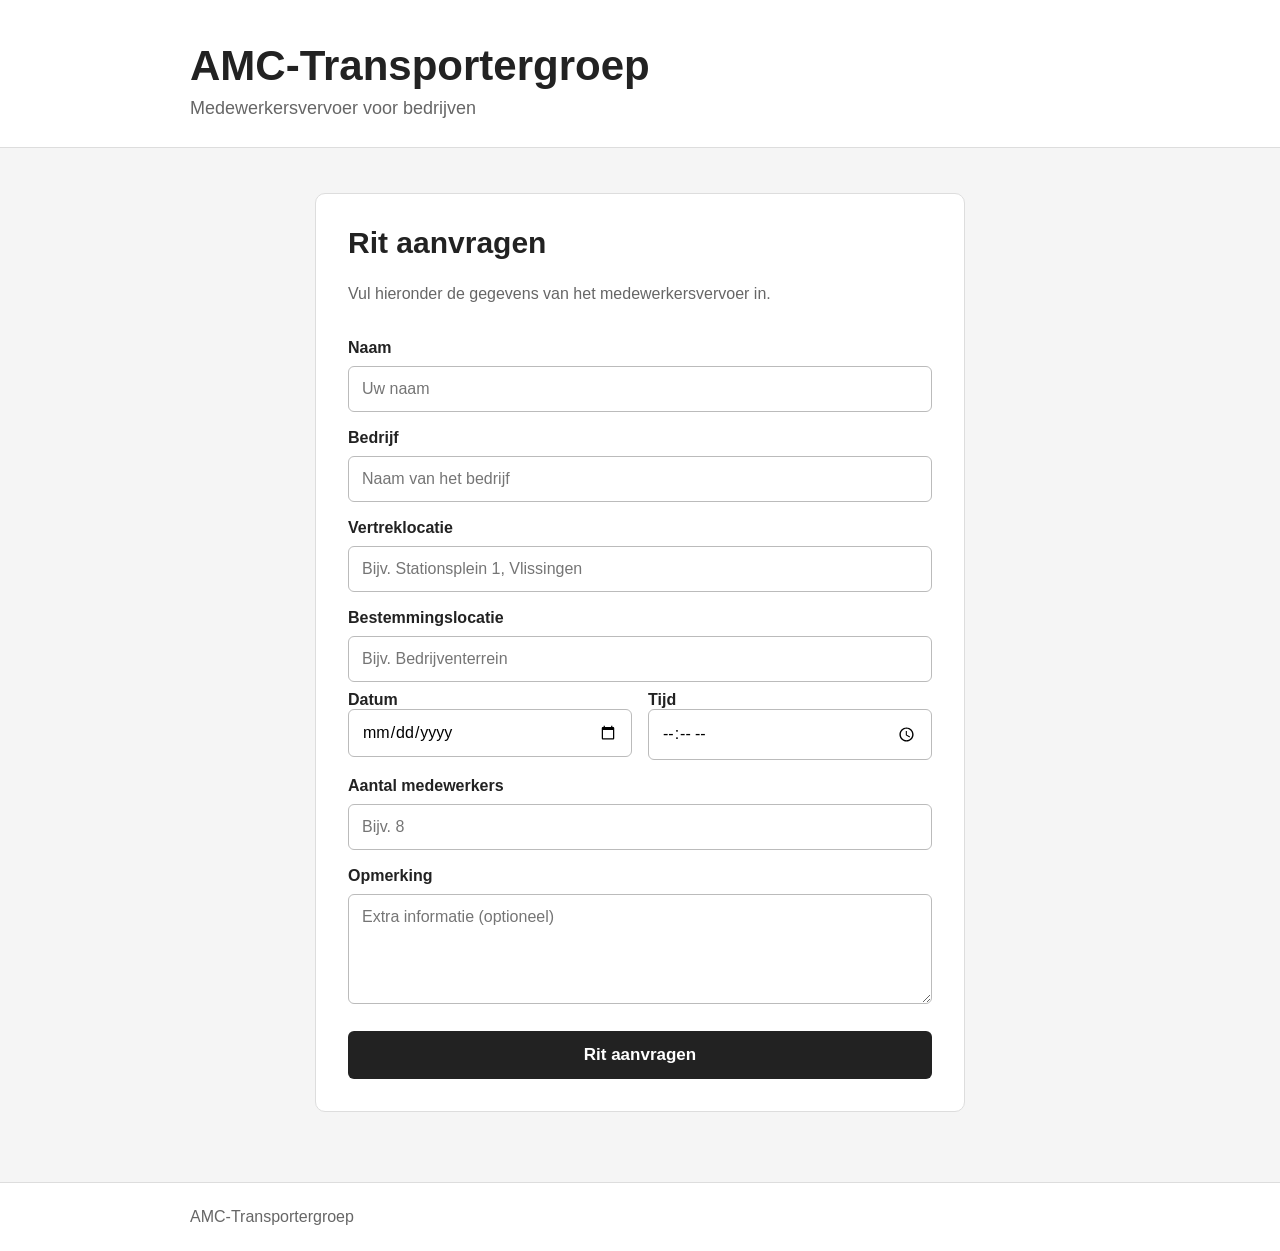
==== index.html @ fce30c9a "Add files via upload" ====
<!DOCTYPE html>
<html lang="nl">
<head>
  <meta charset="UTF-8">
  <meta name="viewport" content="width=device-width, initial-scale=1.0">
  <title>AMC-Transportergroep</title>
  <link rel="stylesheet" href="style.css">
</head>
<body>
  <header>
    <div class="container">
      <h1>AMC-Transportergroep</h1>
      <p>Medewerkersvervoer voor bedrijven</p>
    </div>
  </header>

  <main class="container">
    <section class="card">
      <h2>Rit aanvragen</h2>
      <p>Vul hieronder de gegevens van het medewerkersvervoer in.</p>

      <form id="ritForm">
        <label for="naam">Naam</label>
        <input id="naam" name="naam" type="text" placeholder="Uw naam" required>

        <label for="bedrijf">Bedrijf</label>
        <input id="bedrijf" name="bedrijf" type="text" placeholder="Naam van het bedrijf" required>

        <label for="vertrek">Vertreklocatie</label>
        <input id="vertrek" name="vertrek" type="text" placeholder="Bijv. Stationsplein 1, Vlissingen" required>

        <label for="bestemming">Bestemmingslocatie</label>
        <input id="bestemming" name="bestemming" type="text" placeholder="Bijv. Bedrijventerrein" required>

        <div class="two">
          <div>
            <label for="datum">Datum</label>
            <input id="datum" name="datum" type="date" required>
          </div>
          <div>
            <label for="tijd">Tijd</label>
            <input id="tijd" name="tijd" type="time" required>
          </div>
        </div>

        <label for="aantal">Aantal medewerkers</label>
        <input id="aantal" name="aantal" type="number" min="1" placeholder="Bijv. 8" required>

        <label for="opmerking">Opmerking</label>
        <textarea id="opmerking" name="opmerking" placeholder="Extra informatie (optioneel)"></textarea>

        <button type="submit">Rit aanvragen</button>
      </form>

      <div id="melding" class="melding"></div>
    </section>
  </main>

  <footer>
    <div class="container">AMC-Transportergroep</div>
  </footer>

  <script src="script.js"></script>
</body>
</html>
---- style.css ----
* { box-sizing: border-box; }

body {
  margin: 0;
  font-family: Arial, Helvetica, sans-serif;
  background: #f5f5f5;
  color: #222;
}

header {
  background: white;
  border-bottom: 1px solid #ddd;
  padding: 42px 0 28px;
}

.container {
  width: min(900px, 92%);
  margin: 0 auto;
}

h1 {
  margin: 0;
  font-size: 42px;
}

header p {
  margin: 8px 0 0;
  color: #666;
  font-size: 18px;
}

main {
  padding: 45px 0 70px;
}

.card {
  background: white;
  max-width: 650px;
  margin: 0 auto;
  padding: 32px;
  border: 1px solid #ddd;
  border-radius: 10px;
}

h2 {
  margin-top: 0;
  font-size: 30px;
}

.card > p {
  color: #666;
  margin-bottom: 28px;
}

form {
  display: grid;
  gap: 9px;
}

label {
  font-weight: bold;
  margin-top: 8px;
}

input, textarea {
  width: 100%;
  padding: 13px;
  border: 1px solid #bbb;
  border-radius: 6px;
  font: inherit;
  background: white;
}

textarea {
  min-height: 110px;
  resize: vertical;
}

.two {
  display: grid;
  grid-template-columns: 1fr 1fr;
  gap: 16px;
}

.two input {
  margin-top: 0;
}

button {
  margin-top: 18px;
  padding: 14px;
  border: 0;
  border-radius: 6px;
  background: #222;
  color: white;
  font-size: 17px;
  font-weight: bold;
  cursor: pointer;
}

button:hover {
  background: #444;
}

.melding {
  margin-top: 18px;
  padding: 14px;
  border-radius: 6px;
  display: none;
  background: #eef7ee;
  border: 1px solid #b8d8b8;
}

footer {
  background: white;
  border-top: 1px solid #ddd;
  padding: 25px 0;
  color: #666;
}

@media (max-width: 600px) {
  h1 { font-size: 31px; }
  .card { padding: 22px; }
  .two { grid-template-columns: 1fr; gap: 0; }
}
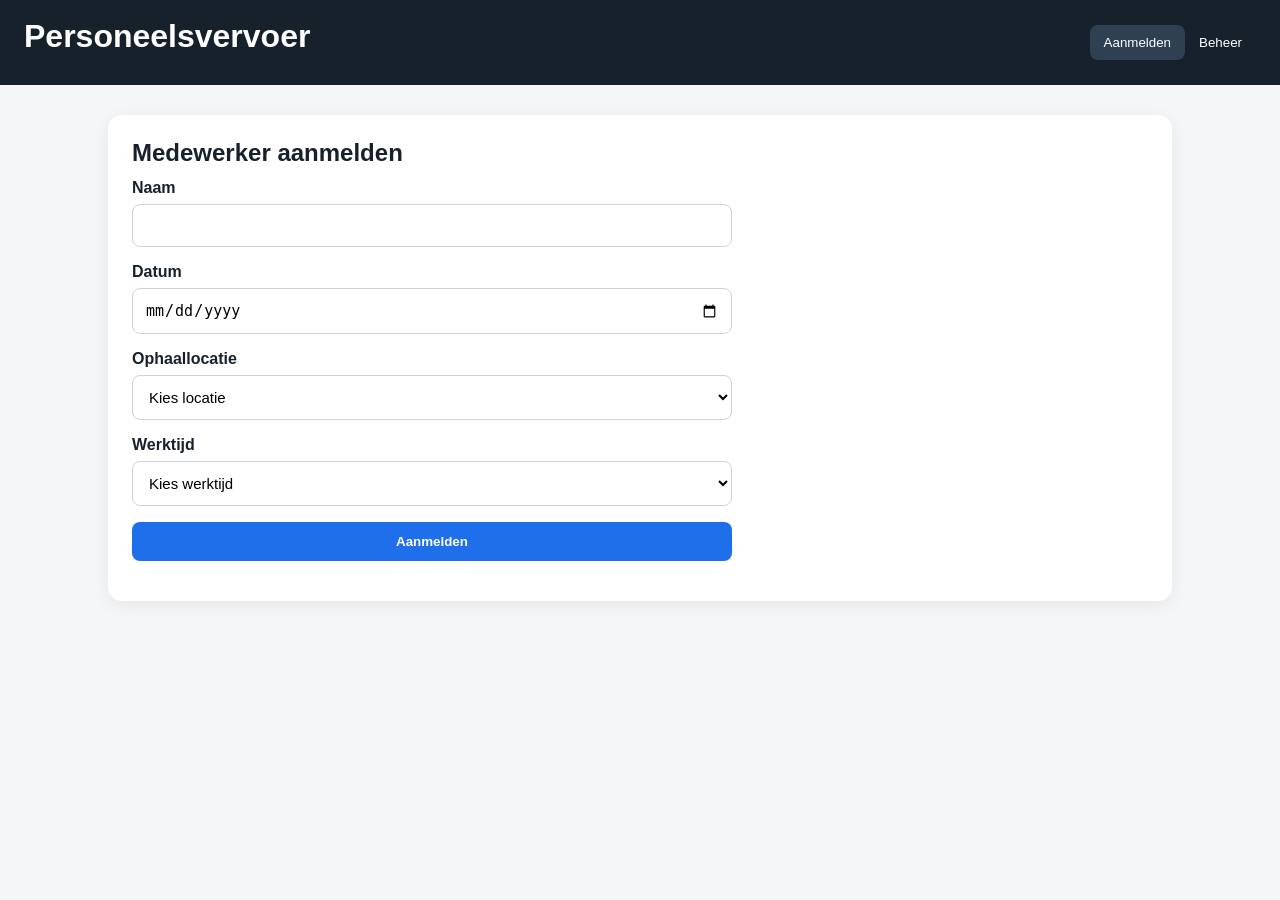
==== commit 5ae99439: "Add files via upload" ====
--- a/index.html
+++ b/index.html
@@ -1,65 +1 @@
-<!DOCTYPE html>
-<html lang="nl">
-<head>
-  <meta charset="UTF-8">
-  <meta name="viewport" content="width=device-width, initial-scale=1.0">
-  <title>AMC-Transportergroep</title>
-  <link rel="stylesheet" href="style.css">
-</head>
-<body>
-  <header>
-    <div class="container">
-      <h1>AMC-Transportergroep</h1>
-      <p>Medewerkersvervoer voor bedrijven</p>
-    </div>
-  </header>
-
-  <main class="container">
-    <section class="card">
-      <h2>Rit aanvragen</h2>
-      <p>Vul hieronder de gegevens van het medewerkersvervoer in.</p>
-
-      <form id="ritForm">
-        <label for="naam">Naam</label>
-        <input id="naam" name="naam" type="text" placeholder="Uw naam" required>
-
-        <label for="bedrijf">Bedrijf</label>
-        <input id="bedrijf" name="bedrijf" type="text" placeholder="Naam van het bedrijf" required>
-
-        <label for="vertrek">Vertreklocatie</label>
-        <input id="vertrek" name="vertrek" type="text" placeholder="Bijv. Stationsplein 1, Vlissingen" required>
-
-        <label for="bestemming">Bestemmingslocatie</label>
-        <input id="bestemming" name="bestemming" type="text" placeholder="Bijv. Bedrijventerrein" required>
-
-        <div class="two">
-          <div>
-            <label for="datum">Datum</label>
-            <input id="datum" name="datum" type="date" required>
-          </div>
-          <div>
-            <label for="tijd">Tijd</label>
-            <input id="tijd" name="tijd" type="time" required>
-          </div>
-        </div>
-
-        <label for="aantal">Aantal medewerkers</label>
-        <input id="aantal" name="aantal" type="number" min="1" placeholder="Bijv. 8" required>
-
-        <label for="opmerking">Opmerking</label>
-        <textarea id="opmerking" name="opmerking" placeholder="Extra informatie (optioneel)"></textarea>
-
-        <button type="submit">Rit aanvragen</button>
-      </form>
-
-      <div id="melding" class="melding"></div>
-    </section>
-  </main>
-
-  <footer>
-    <div class="container">AMC-Transportergroep</div>
-  </footer>
-
-  <script src="script.js"></script>
-</body>
-</html>
+<!doctype html><html lang="nl"><head><meta charset="utf-8"><meta name="viewport" content="width=device-width,initial-scale=1"><title>Personeelsvervoer</title><link rel="stylesheet" href="style.css"></head><body><header><h1>Personeelsvervoer</h1><nav><button class="nav active" data-page="aanmelden">Aanmelden</button><button class="nav" data-page="beheer">Beheer</button></nav></header><main><section id="aanmelden" class="page active"><div class="card"><h2>Medewerker aanmelden</h2><form id="form"><label>Naam<input id="naam" required></label><label>Datum<input id="datum" type="date" required></label><label>Ophaallocatie<select id="locatie" required><option value="">Kies locatie</option><option>AH</option><option>PK</option><option>BUS</option><option>PW</option><option>WZ</option><option>MDW</option><option>ST</option><option>TOTAL</option></select></label><label>Werktijd<select id="tijd" required><option value="">Kies werktijd</option><option>06:00 – 14:00</option><option>07:00 – 17:30</option><option>07:00 – 18:00</option><option>07:00 – 14:00</option><option>13:00 – 22:00</option><option>17:00 – 06:00</option><option>22:00 – 06:00</option></select></label><button class="primary">Aanmelden</button></form><p id="msg"></p></div></section><section id="beheer" class="page"><div class="card"><div class="top"><div><h2>Beheer — Aanmeldingen</h2><p id="count">0 aanmeldingen</p></div><button id="clear" class="danger">Alles verwijderen</button></div><div class="filters"><input id="search" placeholder="Zoek op naam"><input id="fdate" type="date"><select id="floc"><option value="">Alle locaties</option><option>AH</option><option>PK</option><option>BUS</option><option>PW</option><option>WZ</option><option>MDW</option><option>ST</option><option>TOTAL</option></select><select id="ftime"><option value="">Alle werktijden</option><option>06:00 – 14:00</option><option>07:00 – 17:30</option><option>07:00 – 18:00</option><option>07:00 – 14:00</option><option>13:00 – 22:00</option><option>17:00 – 06:00</option><option>22:00 – 06:00</option></select></div><div class="tablewrap"><table><thead><tr><th>Datum</th><th>Naam</th><th>Ophaallocatie</th><th>Werktijd</th><th></th></tr></thead><tbody id="rows"></tbody></table></div></div></section></main><script src="app.js"></script></body></html>
--- a/style.css
+++ b/style.css
@@ -1,125 +1 @@
-* { box-sizing: border-box; }
-
-body {
-  margin: 0;
-  font-family: Arial, Helvetica, sans-serif;
-  background: #f5f5f5;
-  color: #222;
-}
-
-header {
-  background: white;
-  border-bottom: 1px solid #ddd;
-  padding: 42px 0 28px;
-}
-
-.container {
-  width: min(900px, 92%);
-  margin: 0 auto;
-}
-
-h1 {
-  margin: 0;
-  font-size: 42px;
-}
-
-header p {
-  margin: 8px 0 0;
-  color: #666;
-  font-size: 18px;
-}
-
-main {
-  padding: 45px 0 70px;
-}
-
-.card {
-  background: white;
-  max-width: 650px;
-  margin: 0 auto;
-  padding: 32px;
-  border: 1px solid #ddd;
-  border-radius: 10px;
-}
-
-h2 {
-  margin-top: 0;
-  font-size: 30px;
-}
-
-.card > p {
-  color: #666;
-  margin-bottom: 28px;
-}
-
-form {
-  display: grid;
-  gap: 9px;
-}
-
-label {
-  font-weight: bold;
-  margin-top: 8px;
-}
-
-input, textarea {
-  width: 100%;
-  padding: 13px;
-  border: 1px solid #bbb;
-  border-radius: 6px;
-  font: inherit;
-  background: white;
-}
-
-textarea {
-  min-height: 110px;
-  resize: vertical;
-}
-
-.two {
-  display: grid;
-  grid-template-columns: 1fr 1fr;
-  gap: 16px;
-}
-
-.two input {
-  margin-top: 0;
-}
-
-button {
-  margin-top: 18px;
-  padding: 14px;
-  border: 0;
-  border-radius: 6px;
-  background: #222;
-  color: white;
-  font-size: 17px;
-  font-weight: bold;
-  cursor: pointer;
-}
-
-button:hover {
-  background: #444;
-}
-
-.melding {
-  margin-top: 18px;
-  padding: 14px;
-  border-radius: 6px;
-  display: none;
-  background: #eef7ee;
-  border: 1px solid #b8d8b8;
-}
-
-footer {
-  background: white;
-  border-top: 1px solid #ddd;
-  padding: 25px 0;
-  color: #666;
-}
-
-@media (max-width: 600px) {
-  h1 { font-size: 31px; }
-  .card { padding: 22px; }
-  .two { grid-template-columns: 1fr; gap: 0; }
-}
+*{box-sizing:border-box}body{margin:0;font-family:Arial,sans-serif;background:#f4f6f8;color:#18212b}header{background:#17212b;color:#fff;padding:18px 24px;display:flex;justify-content:space-between;align-items:center}h1,h2{margin:0 0 12px}.nav{background:transparent;border:0;color:#fff;padding:10px 14px;border-radius:8px;cursor:pointer}.nav.active{background:#2e4052}main{max-width:1100px;margin:30px auto;padding:0 18px}.page{display:none}.page.active{display:block}.card{background:#fff;border-radius:14px;padding:24px;box-shadow:0 4px 18px rgba(0,0,0,.07)}form{display:grid;gap:16px;max-width:600px}label{display:grid;gap:7px;font-weight:600}input,select{width:100%;padding:12px;border:1px solid #ccd3da;border-radius:8px;font-size:15px;background:#fff}.primary,.danger,.delete{border:0;border-radius:8px;padding:12px;cursor:pointer;font-weight:700}.primary{background:#1f6feb;color:#fff}.danger{background:#c93636;color:#fff}.delete{padding:7px 10px;background:#eee}.top{display:flex;justify-content:space-between;align-items:center;gap:15px;margin-bottom:18px}.filters{display:grid;grid-template-columns:2fr 1fr 1fr 1fr;gap:10px;margin-bottom:18px}.tablewrap{overflow:auto}table{width:100%;border-collapse:collapse;min-width:700px}th,td{text-align:left;padding:12px;border-bottom:1px solid #e6e9ed}th{background:#f7f8fa}@media(max-width:700px){header,.top{align-items:flex-start;flex-direction:column}.filters{grid-template-columns:1fr}}
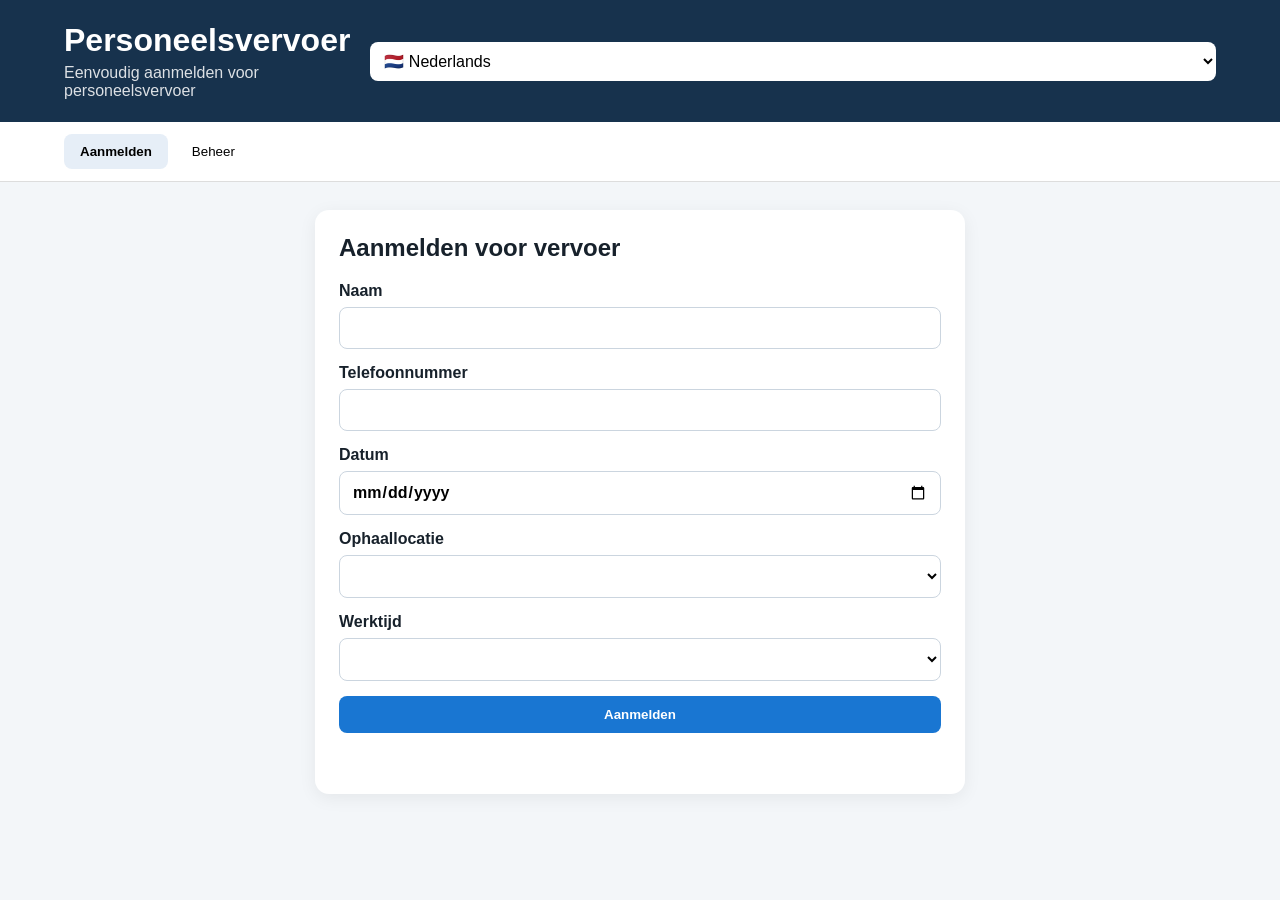
==== commit 1c2d15ec: "Add files via upload" ====
--- a/index.html
+++ b/index.html
@@ -1 +1,46 @@
-<!doctype html><html lang="nl"><head><meta charset="utf-8"><meta name="viewport" content="width=device-width,initial-scale=1"><title>Personeelsvervoer</title><link rel="stylesheet" href="style.css"></head><body><header><h1>Personeelsvervoer</h1><nav><button class="nav active" data-page="aanmelden">Aanmelden</button><button class="nav" data-page="beheer">Beheer</button></nav></header><main><section id="aanmelden" class="page active"><div class="card"><h2>Medewerker aanmelden</h2><form id="form"><label>Naam<input id="naam" required></label><label>Datum<input id="datum" type="date" required></label><label>Ophaallocatie<select id="locatie" required><option value="">Kies locatie</option><option>AH</option><option>PK</option><option>BUS</option><option>PW</option><option>WZ</option><option>MDW</option><option>ST</option><option>TOTAL</option></select></label><label>Werktijd<select id="tijd" required><option value="">Kies werktijd</option><option>06:00 – 14:00</option><option>07:00 – 17:30</option><option>07:00 – 18:00</option><option>07:00 – 14:00</option><option>13:00 – 22:00</option><option>17:00 – 06:00</option><option>22:00 – 06:00</option></select></label><button class="primary">Aanmelden</button></form><p id="msg"></p></div></section><section id="beheer" class="page"><div class="card"><div class="top"><div><h2>Beheer — Aanmeldingen</h2><p id="count">0 aanmeldingen</p></div><button id="clear" class="danger">Alles verwijderen</button></div><div class="filters"><input id="search" placeholder="Zoek op naam"><input id="fdate" type="date"><select id="floc"><option value="">Alle locaties</option><option>AH</option><option>PK</option><option>BUS</option><option>PW</option><option>WZ</option><option>MDW</option><option>ST</option><option>TOTAL</option></select><select id="ftime"><option value="">Alle werktijden</option><option>06:00 – 14:00</option><option>07:00 – 17:30</option><option>07:00 – 18:00</option><option>07:00 – 14:00</option><option>13:00 – 22:00</option><option>17:00 – 06:00</option><option>22:00 – 06:00</option></select></div><div class="tablewrap"><table><thead><tr><th>Datum</th><th>Naam</th><th>Ophaallocatie</th><th>Werktijd</th><th></th></tr></thead><tbody id="rows"></tbody></table></div></div></section></main><script src="app.js"></script></body></html>
+<!doctype html>
+<html lang="nl">
+<head>
+  <meta charset="utf-8">
+  <meta name="viewport" content="width=device-width,initial-scale=1">
+  <title>Personeelsvervoer</title>
+  <link rel="stylesheet" href="style.css">
+</head>
+<body>
+<header class="topbar">
+  <div><h1 data-i18n="title">Personeelsvervoer</h1><p data-i18n="subtitle">Eenvoudig aanmelden voor personeelsvervoer</p></div>
+  <select id="language" aria-label="Taal">
+    <option value="nl">🇳🇱 Nederlands</option><option value="es">🇪🇸 Español</option><option value="en">🇬🇧 English</option>
+  </select>
+</header>
+<nav class="nav"><button class="tab active" data-target="signup" data-i18n="signupTab">Aanmelden</button><button class="tab" data-target="adminLogin" data-i18n="adminTab">Beheer</button></nav>
+<main>
+<section id="signup" class="card section">
+  <h2 data-i18n="signupTitle">Aanmelden voor vervoer</h2>
+  <form id="signupForm">
+    <label><span data-i18n="name">Naam</span><input id="name" required></label>
+    <label><span data-i18n="phone">Telefoonnummer</span><input id="phone" type="tel" required></label>
+    <label><span data-i18n="date">Datum</span><input id="date" type="date" required></label>
+    <label><span data-i18n="pickup">Ophaallocatie</span><select id="location" required></select></label>
+    <label><span data-i18n="worktime">Werktijd</span><select id="time" required></select></label>
+    <button class="primary" type="submit" data-i18n="register">Aanmelden</button>
+    <div id="message" class="message"></div>
+  </form>
+</section>
+<section id="adminLogin" class="card section hidden">
+  <h2 data-i18n="adminLoginTitle">Beheer</h2>
+  <p data-i18n="adminHint">Alleen voor beheerders.</p>
+  <form id="loginForm"><label><span data-i18n="password">Wachtwoord</span><input id="password" type="password" required></label><button class="primary" type="submit" data-i18n="login">Inloggen</button></form>
+  <p class="hint" data-i18n="demo">Demo-wachtwoord: beheer123</p><div id="loginMessage" class="message"></div>
+</section>
+<section id="admin" class="hidden">
+  <div class="card">
+    <div class="adminHead"><div><h2 data-i18n="overview">Overzicht aanmeldingen</h2><p data-i18n="phoneAdmin">Telefoonnummers zijn alleen zichtbaar voor de beheerder.</p></div><button id="logout" class="secondary" data-i18n="logout">Uitloggen</button></div>
+    <div class="filters"><input id="filterName" data-i18n-placeholder="searchName" placeholder="Zoek op naam"><input id="filterDate" type="date"><select id="filterLocation"></select><select id="filterTime"></select></div>
+    <div class="tableWrap"><table><thead><tr><th data-i18n="date">Datum</th><th data-i18n="name">Naam</th><th data-i18n="pickup">Ophaallocatie</th><th data-i18n="worktime">Werktijd</th><th data-i18n="phone">Telefoon</th><th>WhatsApp</th><th data-i18n="delete">Verwijderen</th></tr></thead><tbody id="rows"></tbody></table></div>
+  </div>
+</section>
+</main>
+<script src="app.js"></script>
+</body>
+</html>
--- a/style.css
+++ b/style.css
@@ -1 +1 @@
-*{box-sizing:border-box}body{margin:0;font-family:Arial,sans-serif;background:#f4f6f8;color:#18212b}header{background:#17212b;color:#fff;padding:18px 24px;display:flex;justify-content:space-between;align-items:center}h1,h2{margin:0 0 12px}.nav{background:transparent;border:0;color:#fff;padding:10px 14px;border-radius:8px;cursor:pointer}.nav.active{background:#2e4052}main{max-width:1100px;margin:30px auto;padding:0 18px}.page{display:none}.page.active{display:block}.card{background:#fff;border-radius:14px;padding:24px;box-shadow:0 4px 18px rgba(0,0,0,.07)}form{display:grid;gap:16px;max-width:600px}label{display:grid;gap:7px;font-weight:600}input,select{width:100%;padding:12px;border:1px solid #ccd3da;border-radius:8px;font-size:15px;background:#fff}.primary,.danger,.delete{border:0;border-radius:8px;padding:12px;cursor:pointer;font-weight:700}.primary{background:#1f6feb;color:#fff}.danger{background:#c93636;color:#fff}.delete{padding:7px 10px;background:#eee}.top{display:flex;justify-content:space-between;align-items:center;gap:15px;margin-bottom:18px}.filters{display:grid;grid-template-columns:2fr 1fr 1fr 1fr;gap:10px;margin-bottom:18px}.tablewrap{overflow:auto}table{width:100%;border-collapse:collapse;min-width:700px}th,td{text-align:left;padding:12px;border-bottom:1px solid #e6e9ed}th{background:#f7f8fa}@media(max-width:700px){header,.top{align-items:flex-start;flex-direction:column}.filters{grid-template-columns:1fr}}
+*{box-sizing:border-box}body{margin:0;font-family:Arial,sans-serif;background:#f3f6f9;color:#17212b}.topbar{background:#17324d;color:#fff;padding:22px 5%;display:flex;justify-content:space-between;align-items:center;gap:20px}.topbar h1{margin:0 0 5px}.topbar p{margin:0;opacity:.85}.topbar select{padding:10px;border-radius:8px;border:0}.nav{display:flex;gap:8px;padding:12px 5%;background:#fff;border-bottom:1px solid #ddd}.tab{border:0;background:transparent;padding:10px 16px;border-radius:8px;cursor:pointer}.tab.active{background:#e6eef7;font-weight:bold}main{max-width:1100px;margin:28px auto;padding:0 18px}.card{background:#fff;border-radius:14px;padding:24px;box-shadow:0 4px 18px #00000010}.section{max-width:650px;margin:auto}.hidden{display:none!important}h2{margin-top:0}form{display:grid;gap:15px}label{display:grid;gap:7px;font-weight:600}input,select{width:100%;padding:11px 12px;border:1px solid #cbd5df;border-radius:8px;font:inherit;background:#fff}.primary,.secondary,.danger,.whatsapp{border:0;border-radius:8px;padding:11px 15px;font-weight:700;cursor:pointer}.primary{background:#1976d2;color:#fff}.secondary{background:#e8edf2}.danger{background:#d9534f;color:#fff}.whatsapp{background:#25d366;color:#fff}.message{min-height:22px}.success{color:#16743a}.error{color:#b42318}.hint{color:#65727e;font-size:.9rem}.adminHead{display:flex;justify-content:space-between;gap:15px;align-items:flex-start}.filters{display:grid;grid-template-columns:repeat(4,1fr);gap:10px;margin:20px 0}.tableWrap{overflow:auto}table{width:100%;border-collapse:collapse;min-width:850px}th,td{text-align:left;padding:11px;border-bottom:1px solid #e3e7eb;vertical-align:middle}th{background:#f7f9fb}.empty{text-align:center;color:#6b7280}@media(max-width:700px){.topbar{align-items:flex-start;flex-direction:column}.filters{grid-template-columns:1fr}.adminHead{flex-direction:column}}
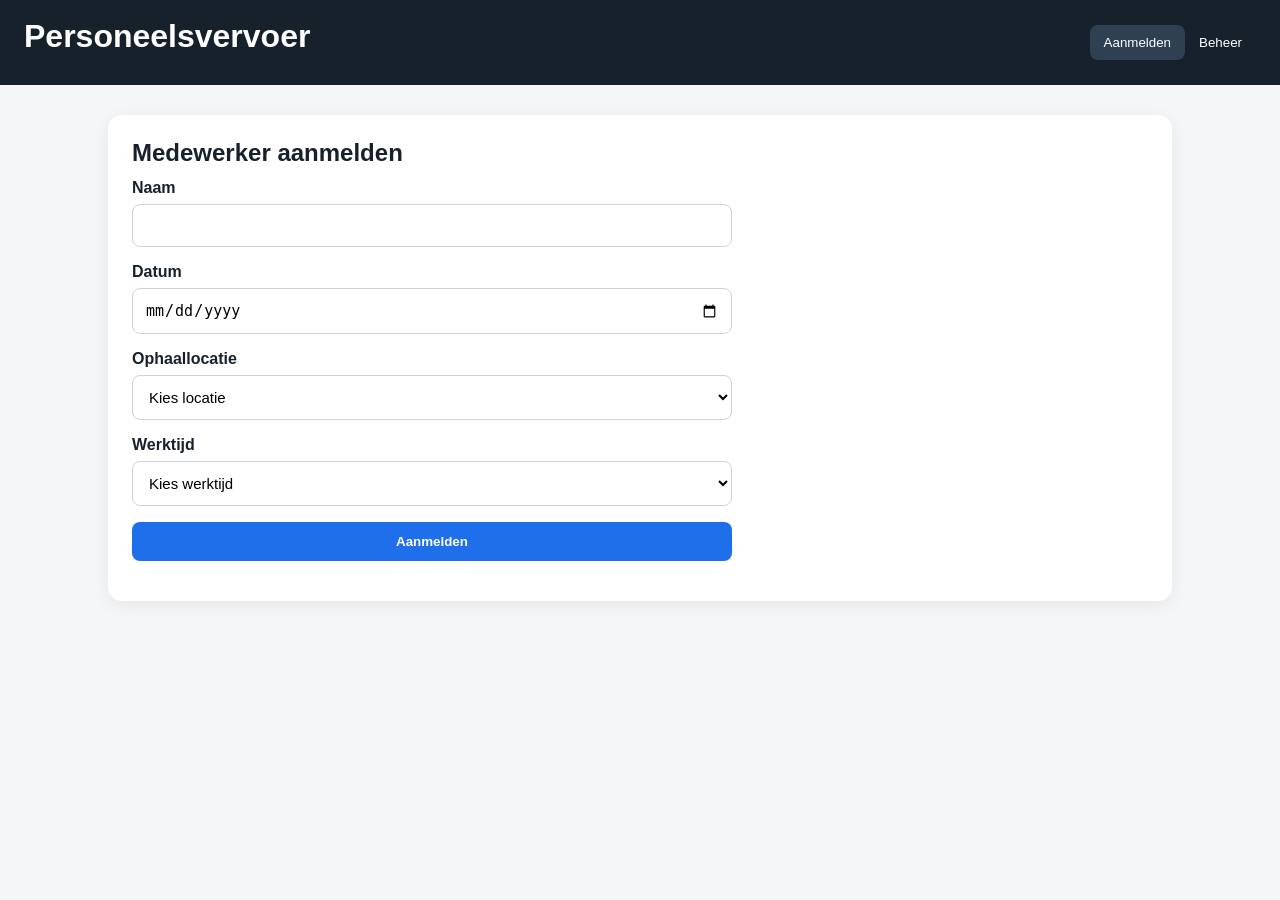
==== commit ec0ea03e: "Add files via upload" ====
--- a/index.html
+++ b/index.html
@@ -1,46 +1 @@
-<!doctype html>
-<html lang="nl">
-<head>
-  <meta charset="utf-8">
-  <meta name="viewport" content="width=device-width,initial-scale=1">
-  <title>Personeelsvervoer</title>
-  <link rel="stylesheet" href="style.css">
-</head>
-<body>
-<header class="topbar">
-  <div><h1 data-i18n="title">Personeelsvervoer</h1><p data-i18n="subtitle">Eenvoudig aanmelden voor personeelsvervoer</p></div>
-  <select id="language" aria-label="Taal">
-    <option value="nl">🇳🇱 Nederlands</option><option value="es">🇪🇸 Español</option><option value="en">🇬🇧 English</option>
-  </select>
-</header>
-<nav class="nav"><button class="tab active" data-target="signup" data-i18n="signupTab">Aanmelden</button><button class="tab" data-target="adminLogin" data-i18n="adminTab">Beheer</button></nav>
-<main>
-<section id="signup" class="card section">
-  <h2 data-i18n="signupTitle">Aanmelden voor vervoer</h2>
-  <form id="signupForm">
-    <label><span data-i18n="name">Naam</span><input id="name" required></label>
-    <label><span data-i18n="phone">Telefoonnummer</span><input id="phone" type="tel" required></label>
-    <label><span data-i18n="date">Datum</span><input id="date" type="date" required></label>
-    <label><span data-i18n="pickup">Ophaallocatie</span><select id="location" required></select></label>
-    <label><span data-i18n="worktime">Werktijd</span><select id="time" required></select></label>
-    <button class="primary" type="submit" data-i18n="register">Aanmelden</button>
-    <div id="message" class="message"></div>
-  </form>
-</section>
-<section id="adminLogin" class="card section hidden">
-  <h2 data-i18n="adminLoginTitle">Beheer</h2>
-  <p data-i18n="adminHint">Alleen voor beheerders.</p>
-  <form id="loginForm"><label><span data-i18n="password">Wachtwoord</span><input id="password" type="password" required></label><button class="primary" type="submit" data-i18n="login">Inloggen</button></form>
-  <p class="hint" data-i18n="demo">Demo-wachtwoord: beheer123</p><div id="loginMessage" class="message"></div>
-</section>
-<section id="admin" class="hidden">
-  <div class="card">
-    <div class="adminHead"><div><h2 data-i18n="overview">Overzicht aanmeldingen</h2><p data-i18n="phoneAdmin">Telefoonnummers zijn alleen zichtbaar voor de beheerder.</p></div><button id="logout" class="secondary" data-i18n="logout">Uitloggen</button></div>
-    <div class="filters"><input id="filterName" data-i18n-placeholder="searchName" placeholder="Zoek op naam"><input id="filterDate" type="date"><select id="filterLocation"></select><select id="filterTime"></select></div>
-    <div class="tableWrap"><table><thead><tr><th data-i18n="date">Datum</th><th data-i18n="name">Naam</th><th data-i18n="pickup">Ophaallocatie</th><th data-i18n="worktime">Werktijd</th><th data-i18n="phone">Telefoon</th><th>WhatsApp</th><th data-i18n="delete">Verwijderen</th></tr></thead><tbody id="rows"></tbody></table></div>
-  </div>
-</section>
-</main>
-<script src="app.js"></script>
-</body>
-</html>
+<!doctype html><html lang="nl"><head><meta charset="utf-8"><meta name="viewport" content="width=device-width,initial-scale=1"><title>Personeelsvervoer</title><link rel="stylesheet" href="style.css"></head><body><header><h1>Personeelsvervoer</h1><nav><button class="nav active" data-page="aanmelden">Aanmelden</button><button class="nav" data-page="beheer">Beheer</button></nav></header><main><section id="aanmelden" class="page active"><div class="card"><h2>Medewerker aanmelden</h2><form id="form"><label>Naam<input id="naam" required></label><label>Datum<input id="datum" type="date" required></label><label>Ophaallocatie<select id="locatie" required><option value="">Kies locatie</option><option>AH</option><option>PK</option><option>BUS</option><option>PW</option><option>WZ</option><option>MDW</option><option>ST</option><option>TOTAL</option></select></label><label>Werktijd<select id="tijd" required><option value="">Kies werktijd</option><option>06:00 – 14:00</option><option>07:00 – 17:30</option><option>07:00 – 18:00</option><option>07:00 – 14:00</option><option>13:00 – 22:00</option><option>17:00 – 06:00</option><option>22:00 – 06:00</option></select></label><button class="primary">Aanmelden</button></form><p id="msg"></p></div></section><section id="beheer" class="page"><div class="card"><div class="top"><div><h2>Beheer — Aanmeldingen</h2><p id="count">0 aanmeldingen</p></div><button id="clear" class="danger">Alles verwijderen</button></div><div class="filters"><input id="search" placeholder="Zoek op naam"><input id="fdate" type="date"><select id="floc"><option value="">Alle locaties</option><option>AH</option><option>PK</option><option>BUS</option><option>PW</option><option>WZ</option><option>MDW</option><option>ST</option><option>TOTAL</option></select><select id="ftime"><option value="">Alle werktijden</option><option>06:00 – 14:00</option><option>07:00 – 17:30</option><option>07:00 – 18:00</option><option>07:00 – 14:00</option><option>13:00 – 22:00</option><option>17:00 – 06:00</option><option>22:00 – 06:00</option></select></div><div class="tablewrap"><table><thead><tr><th>Datum</th><th>Naam</th><th>Ophaallocatie</th><th>Werktijd</th><th></th></tr></thead><tbody id="rows"></tbody></table></div></div></section></main><script src="app.js"></script></body></html>
--- a/style.css
+++ b/style.css
@@ -1 +1 @@
-*{box-sizing:border-box}body{margin:0;font-family:Arial,sans-serif;background:#f3f6f9;color:#17212b}.topbar{background:#17324d;color:#fff;padding:22px 5%;display:flex;justify-content:space-between;align-items:center;gap:20px}.topbar h1{margin:0 0 5px}.topbar p{margin:0;opacity:.85}.topbar select{padding:10px;border-radius:8px;border:0}.nav{display:flex;gap:8px;padding:12px 5%;background:#fff;border-bottom:1px solid #ddd}.tab{border:0;background:transparent;padding:10px 16px;border-radius:8px;cursor:pointer}.tab.active{background:#e6eef7;font-weight:bold}main{max-width:1100px;margin:28px auto;padding:0 18px}.card{background:#fff;border-radius:14px;padding:24px;box-shadow:0 4px 18px #00000010}.section{max-width:650px;margin:auto}.hidden{display:none!important}h2{margin-top:0}form{display:grid;gap:15px}label{display:grid;gap:7px;font-weight:600}input,select{width:100%;padding:11px 12px;border:1px solid #cbd5df;border-radius:8px;font:inherit;background:#fff}.primary,.secondary,.danger,.whatsapp{border:0;border-radius:8px;padding:11px 15px;font-weight:700;cursor:pointer}.primary{background:#1976d2;color:#fff}.secondary{background:#e8edf2}.danger{background:#d9534f;color:#fff}.whatsapp{background:#25d366;color:#fff}.message{min-height:22px}.success{color:#16743a}.error{color:#b42318}.hint{color:#65727e;font-size:.9rem}.adminHead{display:flex;justify-content:space-between;gap:15px;align-items:flex-start}.filters{display:grid;grid-template-columns:repeat(4,1fr);gap:10px;margin:20px 0}.tableWrap{overflow:auto}table{width:100%;border-collapse:collapse;min-width:850px}th,td{text-align:left;padding:11px;border-bottom:1px solid #e3e7eb;vertical-align:middle}th{background:#f7f9fb}.empty{text-align:center;color:#6b7280}@media(max-width:700px){.topbar{align-items:flex-start;flex-direction:column}.filters{grid-template-columns:1fr}.adminHead{flex-direction:column}}
+*{box-sizing:border-box}body{margin:0;font-family:Arial,sans-serif;background:#f4f6f8;color:#18212b}header{background:#17212b;color:#fff;padding:18px 24px;display:flex;justify-content:space-between;align-items:center}h1,h2{margin:0 0 12px}.nav{background:transparent;border:0;color:#fff;padding:10px 14px;border-radius:8px;cursor:pointer}.nav.active{background:#2e4052}main{max-width:1100px;margin:30px auto;padding:0 18px}.page{display:none}.page.active{display:block}.card{background:#fff;border-radius:14px;padding:24px;box-shadow:0 4px 18px rgba(0,0,0,.07)}form{display:grid;gap:16px;max-width:600px}label{display:grid;gap:7px;font-weight:600}input,select{width:100%;padding:12px;border:1px solid #ccd3da;border-radius:8px;font-size:15px;background:#fff}.primary,.danger,.delete{border:0;border-radius:8px;padding:12px;cursor:pointer;font-weight:700}.primary{background:#1f6feb;color:#fff}.danger{background:#c93636;color:#fff}.delete{padding:7px 10px;background:#eee}.top{display:flex;justify-content:space-between;align-items:center;gap:15px;margin-bottom:18px}.filters{display:grid;grid-template-columns:2fr 1fr 1fr 1fr;gap:10px;margin-bottom:18px}.tablewrap{overflow:auto}table{width:100%;border-collapse:collapse;min-width:700px}th,td{text-align:left;padding:12px;border-bottom:1px solid #e6e9ed}th{background:#f7f8fa}@media(max-width:700px){header,.top{align-items:flex-start;flex-direction:column}.filters{grid-template-columns:1fr}}
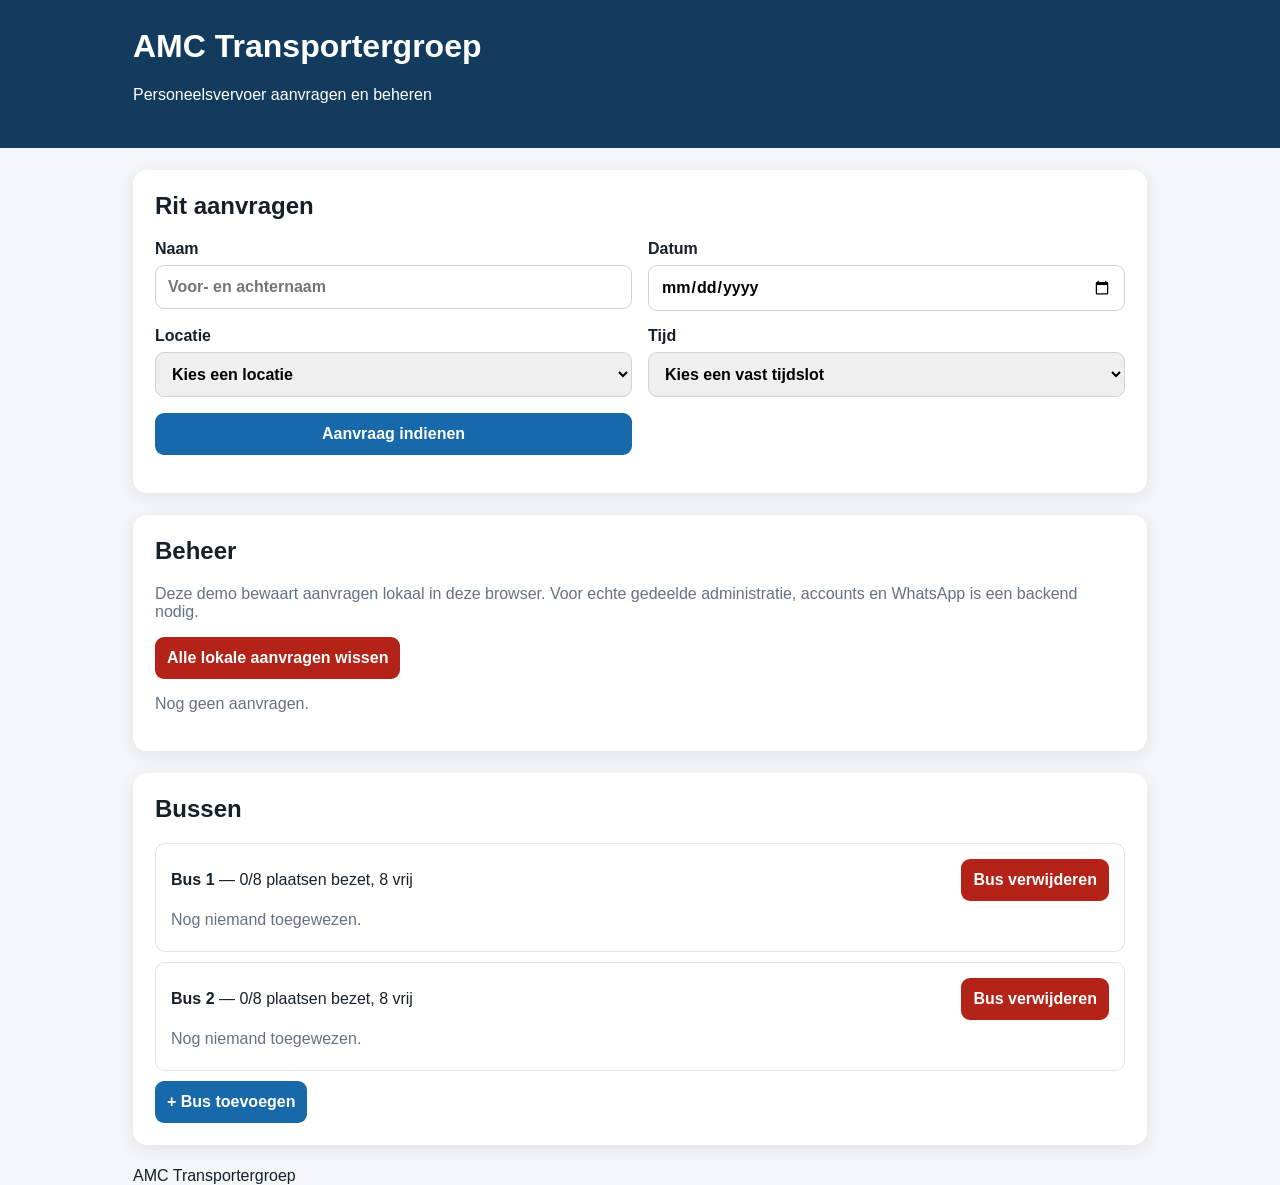
==== commit d34c1c77: "Add files via upload" ====
--- a/index.html
+++ b/index.html
@@ -1 +1,61 @@
-<!doctype html><html lang="nl"><head><meta charset="utf-8"><meta name="viewport" content="width=device-width,initial-scale=1"><title>Personeelsvervoer</title><link rel="stylesheet" href="style.css"></head><body><header><h1>Personeelsvervoer</h1><nav><button class="nav active" data-page="aanmelden">Aanmelden</button><button class="nav" data-page="beheer">Beheer</button></nav></header><main><section id="aanmelden" class="page active"><div class="card"><h2>Medewerker aanmelden</h2><form id="form"><label>Naam<input id="naam" required></label><label>Datum<input id="datum" type="date" required></label><label>Ophaallocatie<select id="locatie" required><option value="">Kies locatie</option><option>AH</option><option>PK</option><option>BUS</option><option>PW</option><option>WZ</option><option>MDW</option><option>ST</option><option>TOTAL</option></select></label><label>Werktijd<select id="tijd" required><option value="">Kies werktijd</option><option>06:00 – 14:00</option><option>07:00 – 17:30</option><option>07:00 – 18:00</option><option>07:00 – 14:00</option><option>13:00 – 22:00</option><option>17:00 – 06:00</option><option>22:00 – 06:00</option></select></label><button class="primary">Aanmelden</button></form><p id="msg"></p></div></section><section id="beheer" class="page"><div class="card"><div class="top"><div><h2>Beheer — Aanmeldingen</h2><p id="count">0 aanmeldingen</p></div><button id="clear" class="danger">Alles verwijderen</button></div><div class="filters"><input id="search" placeholder="Zoek op naam"><input id="fdate" type="date"><select id="floc"><option value="">Alle locaties</option><option>AH</option><option>PK</option><option>BUS</option><option>PW</option><option>WZ</option><option>MDW</option><option>ST</option><option>TOTAL</option></select><select id="ftime"><option value="">Alle werktijden</option><option>06:00 – 14:00</option><option>07:00 – 17:30</option><option>07:00 – 18:00</option><option>07:00 – 14:00</option><option>13:00 – 22:00</option><option>17:00 – 06:00</option><option>22:00 – 06:00</option></select></div><div class="tablewrap"><table><thead><tr><th>Datum</th><th>Naam</th><th>Ophaallocatie</th><th>Werktijd</th><th></th></tr></thead><tbody id="rows"></tbody></table></div></div></section></main><script src="app.js"></script></body></html>
+<!doctype html>
+<html lang="nl">
+<head>
+  <meta charset="utf-8">
+  <meta name="viewport" content="width=device-width,initial-scale=1">
+  <title>AMC Transportergroep – Personeelsvervoer</title>
+  <link rel="stylesheet" href="style.css">
+</head>
+<body>
+<header>
+  <div class="wrap">
+    <h1>AMC Transportergroep</h1>
+    <p>Personeelsvervoer aanvragen en beheren</p>
+  </div>
+</header>
+
+<main class="wrap">
+  <section class="card">
+    <h2>Rit aanvragen</h2>
+    <form id="requestForm">
+      <label>Naam
+        <input id="name" required maxlength="80" placeholder="Voor- en achternaam">
+      </label>
+      <label>Datum
+        <input id="date" type="date" required>
+      </label>
+      <label>Locatie
+        <select id="location" required>
+          <option value="">Kies een locatie</option>
+        </select>
+      </label>
+      <label>Tijd
+        <select id="time" required>
+          <option value="">Kies een vast tijdslot</option>
+        </select>
+      </label>
+      <button type="submit">Aanvraag indienen</button>
+    </form>
+    <p id="formMessage" class="message"></p>
+  </section>
+
+  <section class="card">
+    <h2>Beheer</h2>
+    <p class="muted">Deze demo bewaart aanvragen lokaal in deze browser. Voor echte gedeelde administratie, accounts en WhatsApp is een backend nodig.</p>
+    <div class="toolbar">
+      <button id="clearAll" class="danger">Alle lokale aanvragen wissen</button>
+    </div>
+    <div id="requests"></div>
+  </section>
+
+  <section class="card">
+    <h2>Bussen</h2>
+    <div id="buses"></div>
+    <button id="addBus" type="button">+ Bus toevoegen</button>
+  </section>
+</main>
+
+<footer><div class="wrap">AMC Transportergroep</div></footer>
+<script src="app.js"></script>
+</body>
+</html>
--- a/style.css
+++ b/style.css
@@ -1 +1 @@
-*{box-sizing:border-box}body{margin:0;font-family:Arial,sans-serif;background:#f4f6f8;color:#18212b}header{background:#17212b;color:#fff;padding:18px 24px;display:flex;justify-content:space-between;align-items:center}h1,h2{margin:0 0 12px}.nav{background:transparent;border:0;color:#fff;padding:10px 14px;border-radius:8px;cursor:pointer}.nav.active{background:#2e4052}main{max-width:1100px;margin:30px auto;padding:0 18px}.page{display:none}.page.active{display:block}.card{background:#fff;border-radius:14px;padding:24px;box-shadow:0 4px 18px rgba(0,0,0,.07)}form{display:grid;gap:16px;max-width:600px}label{display:grid;gap:7px;font-weight:600}input,select{width:100%;padding:12px;border:1px solid #ccd3da;border-radius:8px;font-size:15px;background:#fff}.primary,.danger,.delete{border:0;border-radius:8px;padding:12px;cursor:pointer;font-weight:700}.primary{background:#1f6feb;color:#fff}.danger{background:#c93636;color:#fff}.delete{padding:7px 10px;background:#eee}.top{display:flex;justify-content:space-between;align-items:center;gap:15px;margin-bottom:18px}.filters{display:grid;grid-template-columns:2fr 1fr 1fr 1fr;gap:10px;margin-bottom:18px}.tablewrap{overflow:auto}table{width:100%;border-collapse:collapse;min-width:700px}th,td{text-align:left;padding:12px;border-bottom:1px solid #e6e9ed}th{background:#f7f8fa}@media(max-width:700px){header,.top{align-items:flex-start;flex-direction:column}.filters{grid-template-columns:1fr}}
+*{box-sizing:border-box}body{margin:0;font-family:Arial,sans-serif;background:#f4f6f8;color:#17202a}header{background:#123b5d;color:#fff;padding:28px 0}h1,h2{margin-top:0}.wrap{max-width:1050px;margin:auto;padding:0 18px}.card{background:#fff;border-radius:14px;padding:22px;margin:22px 0;box-shadow:0 4px 18px rgba(0,0,0,.08)}form{display:grid;grid-template-columns:repeat(2,minmax(0,1fr));gap:16px}label{font-weight:700;display:flex;flex-direction:column;gap:7px}input,select,button{font:inherit;padding:12px;border-radius:9px;border:1px solid #ccd4dc}button{background:#1769aa;color:#fff;border:0;cursor:pointer;font-weight:700}button:hover{opacity:.9}.danger{background:#b42318}.message{font-weight:700}.muted{color:#667085}.toolbar{display:flex;gap:10px;margin:12px 0}.request{border:1px solid #dde3e8;border-radius:10px;padding:15px;margin:10px 0}.request-grid{display:grid;grid-template-columns:repeat(5,1fr);gap:10px}.status{font-weight:700}.status.accepted{color:#087443}.status.rejected{color:#b42318}.status.pending{color:#9a6700}.bus{border:1px solid #dde3e8;border-radius:10px;padding:15px;margin:10px 0}.bus-head{display:flex;justify-content:space-between;gap:10px;align-items:center}.bus-members{min-height:25px;margin-top:10px}.member{padding:7px;background:#eef5fa;border-radius:7px;margin:5px 0;display:flex;justify-content:space-between}.small{font-size:.9rem}@media(max-width:700px){form,.request-grid{grid-template-columns:1fr}.bus-head{flex-direction:column;align-items:flex-start}}
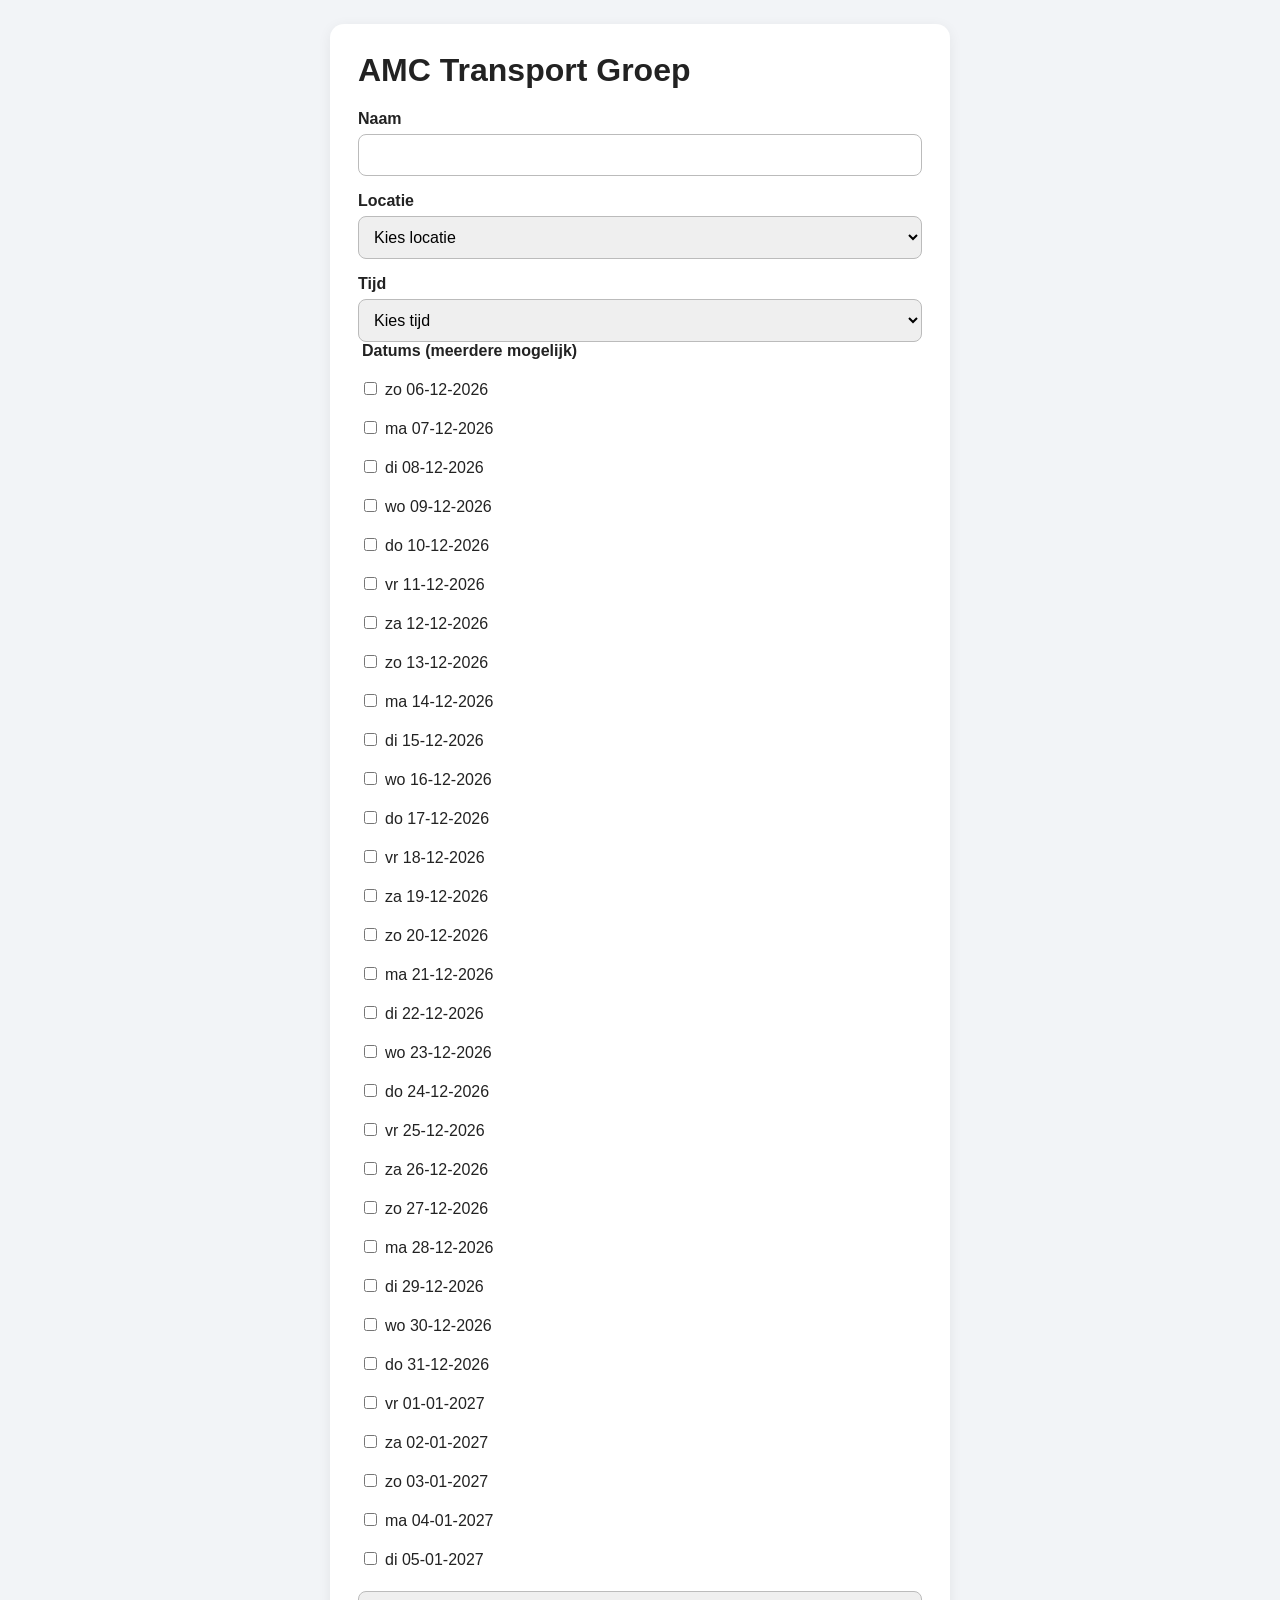
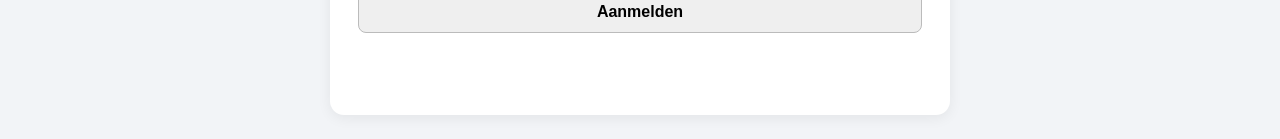
==== commit b18ce662: "Add files via upload" ====
--- a/index.html
+++ b/index.html
@@ -1,61 +1 @@
-<!doctype html>
-<html lang="nl">
-<head>
-  <meta charset="utf-8">
-  <meta name="viewport" content="width=device-width,initial-scale=1">
-  <title>AMC Transportergroep – Personeelsvervoer</title>
-  <link rel="stylesheet" href="style.css">
-</head>
-<body>
-<header>
-  <div class="wrap">
-    <h1>AMC Transportergroep</h1>
-    <p>Personeelsvervoer aanvragen en beheren</p>
-  </div>
-</header>
-
-<main class="wrap">
-  <section class="card">
-    <h2>Rit aanvragen</h2>
-    <form id="requestForm">
-      <label>Naam
-        <input id="name" required maxlength="80" placeholder="Voor- en achternaam">
-      </label>
-      <label>Datum
-        <input id="date" type="date" required>
-      </label>
-      <label>Locatie
-        <select id="location" required>
-          <option value="">Kies een locatie</option>
-        </select>
-      </label>
-      <label>Tijd
-        <select id="time" required>
-          <option value="">Kies een vast tijdslot</option>
-        </select>
-      </label>
-      <button type="submit">Aanvraag indienen</button>
-    </form>
-    <p id="formMessage" class="message"></p>
-  </section>
-
-  <section class="card">
-    <h2>Beheer</h2>
-    <p class="muted">Deze demo bewaart aanvragen lokaal in deze browser. Voor echte gedeelde administratie, accounts en WhatsApp is een backend nodig.</p>
-    <div class="toolbar">
-      <button id="clearAll" class="danger">Alle lokale aanvragen wissen</button>
-    </div>
-    <div id="requests"></div>
-  </section>
-
-  <section class="card">
-    <h2>Bussen</h2>
-    <div id="buses"></div>
-    <button id="addBus" type="button">+ Bus toevoegen</button>
-  </section>
-</main>
-
-<footer><div class="wrap">AMC Transportergroep</div></footer>
-<script src="app.js"></script>
-</body>
-</html>
+<!doctype html><html lang="nl"><head><meta charset="utf-8"><meta name="viewport" content="width=device-width,initial-scale=1"><title>AMC Transport Groep</title><link rel="stylesheet" href="style.css"></head><body><main><h1>AMC Transport Groep</h1><form id="signup"><label>Naam<input id="name" required></label><label>Locatie<select id="location" required><option value="">Kies locatie</option><option>AH</option><option>PK</option><option>BUS</option><option>PW</option><option>WZ</option><option>MDW</option><option>ST</option><option>TOTAL</option></select></label><label>Tijd<select id="time" required><option value="">Kies tijd</option><option>06:00 / 14:00</option><option>06:00 / 17:30</option><option>06:00 / 18:00</option><option>08:00 / 17:30</option><option>08:00 / 18:00</option><option>14:00 / 22:00</option><option>22:00 / 06:00</option></select></label><fieldset><legend>Datums (meerdere mogelijk)</legend><div id="dates"></div></fieldset><button>Aanmelden</button><p id="msg"></p></form></main><script src="script.js"></script></body></html>
--- a/style.css
+++ b/style.css
@@ -1 +1 @@
-*{box-sizing:border-box}body{margin:0;font-family:Arial,sans-serif;background:#f4f6f8;color:#17202a}header{background:#123b5d;color:#fff;padding:28px 0}h1,h2{margin-top:0}.wrap{max-width:1050px;margin:auto;padding:0 18px}.card{background:#fff;border-radius:14px;padding:22px;margin:22px 0;box-shadow:0 4px 18px rgba(0,0,0,.08)}form{display:grid;grid-template-columns:repeat(2,minmax(0,1fr));gap:16px}label{font-weight:700;display:flex;flex-direction:column;gap:7px}input,select,button{font:inherit;padding:12px;border-radius:9px;border:1px solid #ccd4dc}button{background:#1769aa;color:#fff;border:0;cursor:pointer;font-weight:700}button:hover{opacity:.9}.danger{background:#b42318}.message{font-weight:700}.muted{color:#667085}.toolbar{display:flex;gap:10px;margin:12px 0}.request{border:1px solid #dde3e8;border-radius:10px;padding:15px;margin:10px 0}.request-grid{display:grid;grid-template-columns:repeat(5,1fr);gap:10px}.status{font-weight:700}.status.accepted{color:#087443}.status.rejected{color:#b42318}.status.pending{color:#9a6700}.bus{border:1px solid #dde3e8;border-radius:10px;padding:15px;margin:10px 0}.bus-head{display:flex;justify-content:space-between;gap:10px;align-items:center}.bus-members{min-height:25px;margin-top:10px}.member{padding:7px;background:#eef5fa;border-radius:7px;margin:5px 0;display:flex;justify-content:space-between}.small{font-size:.9rem}@media(max-width:700px){form,.request-grid{grid-template-columns:1fr}.bus-head{flex-direction:column;align-items:flex-start}}
+*{box-sizing:border-box}body{font-family:Arial,sans-serif;background:#f2f4f7;margin:0;padding:24px;color:#222}main{max-width:620px;margin:auto;background:#fff;padding:28px;border-radius:14px;box-shadow:0 3px 14px #0001}h1{margin-top:0}label,legend{font-weight:700;display:block;margin-top:16px}input,select,button{width:100%;padding:11px;margin-top:6px;border:1px solid #bbb;border-radius:8px;font-size:16px}fieldset{border:0;padding:0}.date{display:block;font-weight:400}.date input{width:auto;margin-right:8px}button{margin-top:22px;cursor:pointer;font-weight:700}#msg{min-height:22px}
